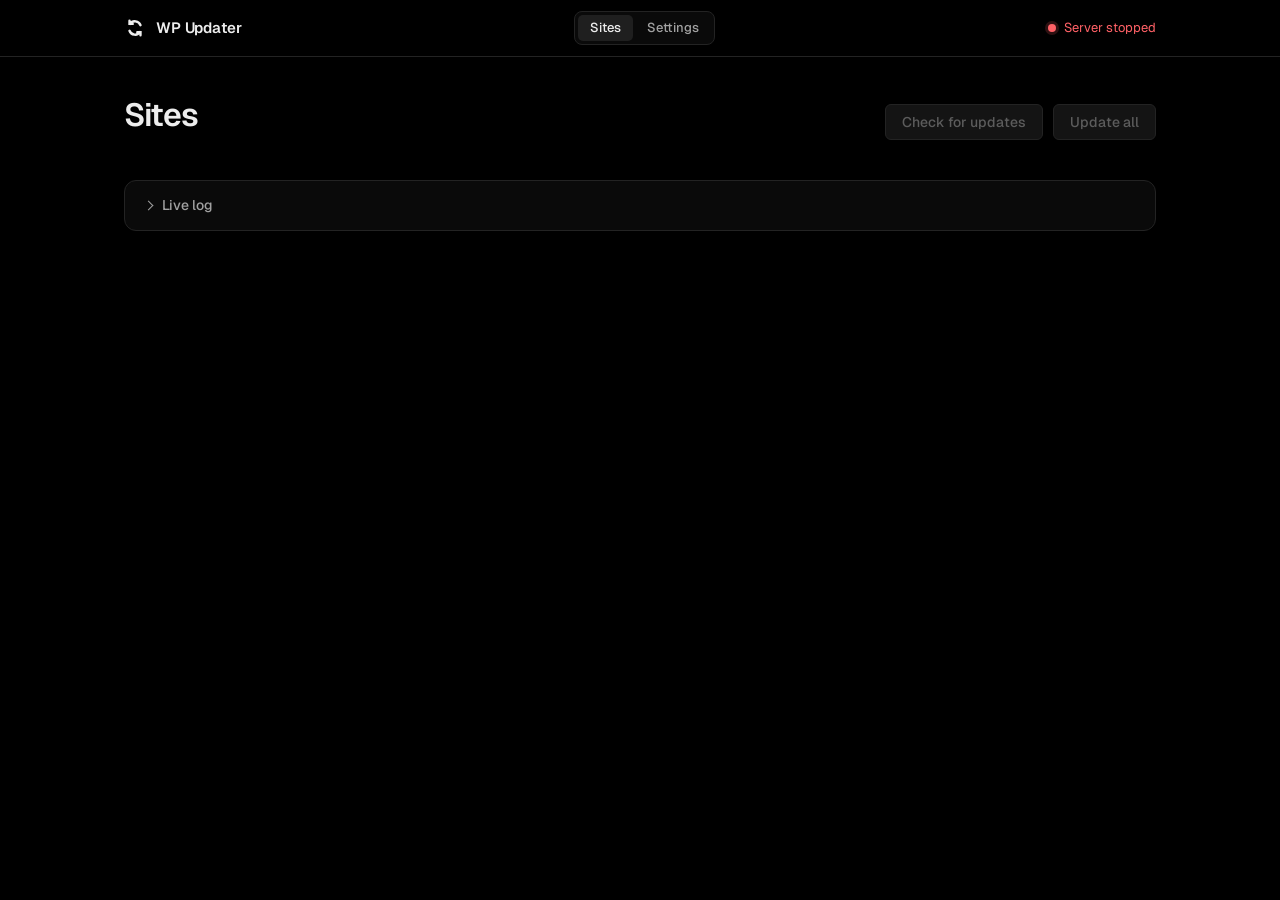
==== demo/index.html @ 533079c7 "feat: copy the tool's page into demo/ from a release tag" ====
<!doctype html>
<html lang="en">
<head>
<meta charset="utf-8">
<meta name="robots" content="noindex">
<meta name="viewport" content="width=device-width, initial-scale=1">
<meta name="color-scheme" content="dark">
<title>WP Updater</title>
<link rel="icon" href="data:image/svg+xml,%3Csvg xmlns='http://www.w3.org/2000/svg' viewBox='0 0 32 32'%3E%3Crect width='32' height='32' rx='8' fill='%23000'/%3E%3Cpath d='M23 12a8 8 0 0 0-14-2M9 20a8 8 0 0 0 14 2M9 6v4h4M23 26v-4h-4' fill='none' stroke='%23fff' stroke-width='2.6' stroke-linecap='round' stroke-linejoin='round'/%3E%3C/svg%3E">
<link rel="preconnect" href="https://fonts.googleapis.com">
<link rel="preconnect" href="https://fonts.gstatic.com" crossorigin>
<link rel="stylesheet" href="https://fonts.googleapis.com/css2?family=Geist:wght@400;500;600&family=Geist+Mono:wght@400;500&display=swap">
<link rel="stylesheet" href="styles.css">
</head>
<body>
<nav class="nav">
  <div class="nav-inner">
    <span class="brand">
      <svg viewBox="0 0 24 24" aria-hidden="true"><path d="M18 9a6.5 6.5 0 0 0-11.5-1.5M6 15a6.5 6.5 0 0 0 11.5 1.5M6 4v3.5h3.5M18 20v-3.5h-3.5"/></svg>
      WP Updater
    </span>
    <div class="switch">
      <a id="to-sites" href="#">Sites</a>
      <a id="to-settings" href="#settings">Settings</a>
    </div>
    <span id="srv" class="indicator"><i class="dot"></i><span>Connecting…</span></span>
  </div>
</nav>

<main id="view-sites" class="page">
  <header class="header">
    <div>
      <h1>Sites</h1>
      <p class="sub"><span id="count"></span><span id="checked"></span></p>
    </div>
    <div class="actions">
      <button id="check" class="button secondary" type="button" disabled>Check for updates</button>
      <button id="all" class="button primary" type="button" disabled>Update all</button>
    </div>
  </header>

  <p id="notice" class="notice" hidden>The last update stopped before finishing. Check the log.</p>

  <section id="progress" class="progress" hidden aria-live="polite">
    <div class="progress-text">
      <p><strong id="progress-title"></strong> <span id="progress-detail" class="muted"></span></p>
      <span id="progress-left" class="mono muted"></span>
    </div>
    <div class="bar"><i id="progress-bar"></i></div>
  </section>

  <section id="backups" class="backups" hidden>
    <p><span class="info" aria-hidden="true">i</span><span id="backups-text"></span></p>
    <button id="backup-open" class="button secondary small" type="button" aria-expanded="false" aria-controls="backup-panel">Back up sites…</button>
  </section>

  <section id="backup-panel" class="card" hidden aria-labelledby="backup-title">
    <div class="card-head">
      <h2 id="backup-title">Back up sites</h2>
      <label class="check"><input id="backup-all" type="checkbox"> Select all</label>
    </div>
    <div id="backup-list" class="items"></div>
    <p id="backup-total" class="help" aria-live="polite"></p>
    <p id="backup-error" class="error-text" aria-live="polite"></p>
    <div class="card-row">
      <span class="form-buttons">
        <button id="backup-cancel" class="button secondary small" type="button">Cancel</button>
        <button id="backup-start" class="button primary small" type="button" disabled>Back up 0 sites</button>
      </span>
    </div>
  </section>

  <div id="sites" class="groups"></div>
  <p id="excluded" class="excluded" hidden><span></span> · <a href="#settings">Manage in Settings</a></p>

  <details id="log" class="log">
    <summary>Live log</summary>
    <pre id="log-text"></pre>
  </details>
</main>

<main id="view-settings" class="page" hidden>
  <header class="header">
    <div>
      <h1>Settings</h1>
      <p class="sub">Saved as soon as you change something.</p>
    </div>
  </header>

  <p id="locked" class="notice" hidden>Settings are locked while an update is running.</p>

  <fieldset id="settings-fields" class="cards">
    <section class="card">
      <h2>SSH key</h2>
      <textarea id="key" class="key" rows="3" readonly aria-label="Public SSH key"></textarea>
      <div class="card-row">
        <button id="copy" class="button secondary small" type="button">Copy</button>
        <p class="help">Add it to the authorized keys of each server's SSH account. The <a href="https://github.com/nicob201/wp-updater-free#readme" target="_blank" rel="noopener">README</a> shows how.</p>
      </div>
    </section>

    <section class="card">
      <div class="card-head">
        <h2>Servers</h2>
        <button id="add-server" class="button secondary small" type="button">Add server</button>
      </div>
      <div id="server-list" class="items"></div>
      <p id="server-error" class="error-text" aria-live="polite"></p>
      <form id="server-form" class="server-form" novalidate hidden>
        <h3 id="form-title">Add server</h3>
        <div class="fields">
          <label class="wide">Hosting<select name="hosting">
            <option value="">Choose yours to fill in the port</option>
            <option value="hostinger">Hostinger</option>
            <option value="cpanel">cPanel</option>
            <option value="siteground">SiteGround</option>
            <option value="other">VPS / Other</option>
          </select></label>
          <p id="hosting-help" class="help wide" hidden></p>
          <label>Name<input name="name" maxlength="60" autocomplete="off"></label>
          <label>Host<input name="host" placeholder="example.com or 203.0.113.10" autocomplete="off" autocapitalize="off" spellcheck="false"></label>
          <label>Port<input name="port" type="number" min="1" max="65535" value="22"></label>
          <label>User<input name="user" autocomplete="off" autocapitalize="off" spellcheck="false"></label>
          <label class="wide">Sites path<input name="path" placeholder="Home folder" autocomplete="off" autocapitalize="off" spellcheck="false"></label>
        </div>
        <p id="form-error" class="error-text" aria-live="polite"></p>
        <div class="card-row">
          <button id="test" class="button secondary small" type="button">Test connection</button>
          <span id="test-result" class="test-result" aria-live="polite"></span>
          <span class="form-buttons">
            <button id="cancel" class="button secondary small" type="button">Cancel</button>
            <button class="button primary small" type="submit">Save</button>
          </span>
        </div>
      </form>
    </section>

    <section class="card">
      <h2>Excluded plugins &amp; themes</h2>
      <p class="help">Never updated on any site. They still show in each site's table, marked as excluded.</p>
      <div id="chips" class="chips"></div>
      <form id="exclude-form" class="card-row" novalidate>
        <input id="exclude-input" placeholder="Plugin or theme slug, e.g. elementor-pro" aria-label="Plugin or theme slug" autocomplete="off" autocapitalize="off" spellcheck="false">
        <button class="button secondary small" type="submit">Add</button>
      </form>
      <p id="exclude-error" class="error-text" aria-live="polite"></p>
    </section>

    <section class="card">
      <h2>Excluded sites</h2>
      <p class="help">Excluded sites are never checked nor updated.</p>
      <div id="excluded-sites" class="items"></div>
      <p id="sites-error" class="error-text" aria-live="polite"></p>
    </section>
  </fieldset>
</main>

<script src="bridge.js"></script>
<script src="app.js"></script>
</body>
</html>
---- demo/styles.css ----
:root {
  color-scheme: dark;
  --bg: #000;
  --surface: #0a0a0a;
  --open: #0e0e0e;
  --hover: #121212;
  --border: #232323;
  --border-strong: #333;
  --text: #ededed;
  --muted: #a1a1a1;
  --dim: #666;
  --blue: #52a8ff;
  --green: #62c073;
  --amber: #f5a524;
  --red: #ff6166;
  --sans: Geist, system-ui, -apple-system, sans-serif;
  --mono: "Geist Mono", ui-monospace, Menlo, monospace;
}

* { box-sizing: border-box; }

body {
  margin: 0;
  background: var(--bg);
  color: var(--text);
  font: 14px/1.5 var(--sans);
  -webkit-font-smoothing: antialiased;
}

button, input, select, textarea { font: inherit; color: inherit; }
[hidden] { display: none !important; }   /* .page, forms etc. set display, which would beat the attribute */
:focus-visible { outline: none; box-shadow: 0 0 0 2px var(--bg), 0 0 0 4px var(--blue); }
.mono { font-family: var(--mono); }
.muted { color: var(--muted); }

/* ---- Top bar ---- */

.nav {
  position: sticky;
  top: 0;
  z-index: 2;
  border-bottom: 1px solid var(--border);
  background: rgba(0, 0, 0, .75);
  backdrop-filter: saturate(180%) blur(12px);
}
.nav-inner { display: flex; align-items: center; justify-content: space-between; gap: 16px; max-width: 1080px; height: 56px; margin: 0 auto; padding: 0 24px; }

.brand { display: inline-flex; align-items: center; gap: 10px; font-weight: 600; font-size: 15px; letter-spacing: -0.01em; }
.brand svg { width: 22px; height: 22px; fill: none; stroke: var(--text); stroke-width: 2.6; stroke-linecap: round; }

.switch { display: flex; gap: 2px; padding: 3px; border: 1px solid var(--border); border-radius: 8px; background: var(--surface); }
.switch a { padding: 3px 12px; border-radius: 5px; color: var(--muted); font-size: 13px; font-weight: 500; text-decoration: none; }
.switch a:hover { color: var(--text); }
.switch a[aria-current] { background: #1f1f1f; color: var(--text); }
.indicator { display: inline-flex; align-items: center; gap: 8px; color: var(--muted); font-size: 13px; white-space: nowrap; }

.dot { flex: none; width: 8px; height: 8px; border-radius: 50%; background: var(--dim); }
.indicator.ok .dot { background: var(--green); box-shadow: 0 0 0 3px rgba(98, 192, 115, .18); }
.indicator.bad { color: var(--red); }
.indicator.bad .dot { background: var(--red); box-shadow: 0 0 0 3px rgba(255, 97, 102, .18); }

/* ---- Header ---- */

.page { max-width: 1080px; margin: 0 auto; padding: 40px 24px 72px; display: grid; gap: 16px; }

.header { display: flex; align-items: flex-end; justify-content: space-between; gap: 16px 24px; flex-wrap: wrap; margin-bottom: 8px; }
h1 { margin: 0; font-size: 32px; font-weight: 600; line-height: 1.1; letter-spacing: -0.04em; }
.sub { display: flex; gap: 16px; margin: 8px 0 0; color: var(--muted); }
.sub span:empty { display: none; }

.actions { display: flex; gap: 10px; }

.button {
  height: 36px;
  padding: 0 16px;
  border-radius: 6px;
  font-weight: 500;
  white-space: nowrap;
  cursor: pointer;
  transition: background-color .15s, border-color .15s, color .15s;
}
.primary { border: 1px solid var(--text); background: var(--text); color: #0a0a0a; }
.primary:hover:not(:disabled) { background: #fff; border-color: #fff; }
.secondary { border: 1px solid var(--border-strong); background: var(--surface); color: var(--text); }
.secondary:hover:not(:disabled) { background: #1a1a1a; border-color: #444; }
.button:disabled { cursor: not-allowed; border-color: var(--border); background: #141414; color: #5c5c5c; }
.small { height: 30px; padding: 0 12px; font-size: 13px; }
a.button { display: inline-flex; align-items: center; text-decoration: none; }

.notice { margin: 0; padding: 12px 16px; border: 1px solid rgba(255, 97, 102, .35); border-radius: 8px; background: rgba(255, 97, 102, .08); color: var(--red); }

/* ---- Progress ---- */

.progress { padding: 18px 20px; border: 1px solid var(--border); border-radius: 12px; background: var(--surface); }
.progress-text { display: flex; justify-content: space-between; align-items: baseline; gap: 16px; flex-wrap: wrap; margin-bottom: 14px; }
.progress-text p { margin: 0; }
.progress-text strong { font-size: 15px; font-weight: 500; margin-right: 6px; }
.progress-left { font-size: 13px; }

.bar { position: relative; height: 4px; border-radius: 2px; background: #1f1f1f; overflow: hidden; }
.bar i { position: relative; display: block; height: 100%; width: 0; border-radius: 2px; background: var(--text); overflow: hidden; transition: width .5s ease, background-color .4s; }
/* While running, a shine sweeps the bar: the only thing on the page that moves by itself */
.progress:not(.finished) .bar i::after {
  content: "";
  position: absolute;
  inset: 0;
  background: linear-gradient(90deg, transparent, rgba(255, 255, 255, .7), transparent);
  transform: translateX(-100%);
  animation: shine 1.6s ease-in-out infinite;
}
@keyframes shine { to { transform: translateX(100%); } }
.progress.finished .bar i { background: var(--green); }
.progress.failed .bar i { background: var(--red); }

/* ---- Full backups: a gray line, never a warning ---- */

.backups { display: flex; align-items: center; justify-content: space-between; flex-wrap: wrap; gap: 8px 16px; padding: 8px 12px 8px 16px; border: 1px solid var(--border); border-radius: 8px; color: var(--muted); font-size: 13px; }
.backups p { display: flex; align-items: center; gap: 10px; margin: 0; }
.info { flex: none; display: grid; place-items: center; width: 18px; height: 18px; border: 1px solid var(--border-strong); border-radius: 50%; font: 500 11px/1 var(--mono); }
.backup-size { width: 110px; color: var(--muted); font: 12px var(--mono); }
.backup-last { width: 90px; color: var(--muted); font-size: 13px; text-align: right; }
.item.off { cursor: default; }
.item.off .domain, .item.off .backup-last { color: var(--dim); }
.no-check { flex: none; width: 16px; }   /* where the checkbox would be: addresses stay aligned */

/* ---- Site list: one card per server ---- */

.groups { display: grid; gap: 16px; }
.list { border: 1px solid var(--border); border-radius: 12px; background: var(--surface); overflow: hidden; }
.empty { margin: 0; padding: 32px 20px; color: var(--muted); text-align: center; }

.group-head { display: flex; align-items: center; justify-content: space-between; flex-wrap: wrap; gap: 4px 16px; padding: 12px 20px; border-bottom: 1px solid var(--border); background: #070707; }
.group-name { display: flex; align-items: baseline; flex-wrap: wrap; gap: 2px 10px; min-width: 0; }
.group-name strong { font-weight: 600; }
.group-name .mono, .item-main .mono { font-size: 12px; overflow-wrap: anywhere; }
.group-error { flex-basis: 100%; margin: 0; color: var(--red); font-size: 13px; }

.excluded { margin: -4px 0 0; color: var(--muted); font-size: 13px; }
.excluded a, .help a { color: var(--text); text-underline-offset: 3px; }

.onboarding { display: grid; justify-items: start; gap: 20px; padding: 28px; }
.onboarding h2 { margin: 0; font-size: 18px; font-weight: 600; letter-spacing: -0.02em; }
.steps { display: grid; gap: 16px; margin: 0; padding: 0; list-style: none; counter-reset: step; }
.steps li { display: grid; grid-template-columns: 28px minmax(0, 1fr); gap: 2px 12px; counter-increment: step; }
.steps li::before { content: counter(step); grid-row: span 2; display: grid; place-items: center; width: 28px; height: 28px; border: 1px solid var(--border-strong); border-radius: 50%; color: var(--muted); font: 500 13px var(--mono); }
.steps strong { font-weight: 500; }
.steps span { color: var(--muted); font-size: 13px; }

.site + .site { border-top: 1px solid var(--border); }
.site.open { background: var(--open); }

.row { display: flex; align-items: center; gap: 12px; padding-right: 16px; }
.action { flex: none; width: 96px; display: flex; justify-content: flex-end; }   /* same width with or without a button: statuses stay aligned */

.toggle {
  flex: 1;
  min-width: 0;
  display: grid;
  grid-template-columns: minmax(0, 1fr) 150px 16px;
  align-items: center;
  gap: 16px;
  padding: 12px 4px 12px 20px;
  border: 0;
  background: none;
  color: inherit;
  text-align: left;
  cursor: pointer;
}
.row:hover { background: var(--hover); }
.site.open .row:hover { background: transparent; }

.name { display: grid; gap: 2px; min-width: 0; }
/* the badge drops below the address when both don't fit: the address keeps the room */
.title { display: flex; flex-wrap: wrap; align-items: center; gap: 2px 8px; min-width: 0; }
.domain { min-width: 0; max-width: 100%; font-weight: 500; overflow: hidden; text-overflow: ellipsis; white-space: nowrap; }
.badge { flex: none; padding: 0 6px; border: 1px solid var(--border-strong); border-radius: 4px; color: var(--muted); font: 11px/18px var(--mono); }
.summary { display: flex; align-items: center; gap: 10px; min-width: 0; color: var(--muted); font: 12px/1.6 var(--mono); overflow: hidden; white-space: nowrap; text-overflow: ellipsis; }
.summary.error { color: var(--red); white-space: normal; }
.mini { flex: none; width: 96px; }

.site-status { display: inline-flex; align-items: center; gap: 8px; font-size: 13px; white-space: nowrap; }
.st-ok .dot { background: var(--green); }
.st-blue .dot { background: var(--blue); }
.st-run .dot { background: var(--amber); }
.st-err { color: var(--red); }
.st-err .dot { background: var(--red); }
.st-gray { color: var(--muted); }
.st-run .dot, .st-checking .dot { animation: pulse 1.2s ease-in-out infinite; }
@keyframes pulse { 50% { opacity: .35; } }

.chevron { width: 16px; height: 16px; fill: var(--dim); transition: transform .15s; }
.open .chevron { transform: rotate(180deg); }

.details { display: grid; grid-template-columns: minmax(0, 1fr); gap: 20px; padding: 4px 20px 22px; }
.details h3 { margin: 0 0 8px; font-size: 13px; font-weight: 500; color: var(--muted); }
.note { margin: 8px 0 0; color: var(--dim); font-size: 12px; }

.table { border: 1px solid var(--border); border-radius: 8px; overflow-x: auto; }   /* narrow screens scroll the table, not the page */
table { width: 100%; border-collapse: collapse; font-size: 13px; }
th { padding: 8px 12px; background: #111; border-bottom: 1px solid var(--border); color: var(--muted); font-size: 12px; font-weight: 400; text-align: left; }
td { padding: 9px 12px; border-top: 1px solid #1a1a1a; }
tr:first-child td { border-top: 0; }
td.version { font-family: var(--mono); font-size: 12px; color: var(--muted); }
td.next { color: var(--text); font-weight: 500; }
tr.skipped td { color: var(--dim); }

/* ---- Settings ---- */

.cards { display: grid; gap: 16px; min-width: 0; margin: 0; padding: 0; border: 0; }
.card { display: grid; gap: 12px; min-width: 0; padding: 20px; border: 1px solid var(--border); border-radius: 12px; background: var(--surface); }
.card h2 { margin: 0; font-size: 16px; font-weight: 600; letter-spacing: -0.01em; }
.card h3 { margin: 0; color: var(--muted); font-size: 13px; font-weight: 500; }
.card-head { display: flex; align-items: center; justify-content: space-between; gap: 12px; }
.card-row { display: flex; align-items: center; flex-wrap: wrap; gap: 10px 12px; }
.form-buttons { display: flex; gap: 10px; margin-left: auto; }
.help { margin: 0; color: var(--muted); font-size: 13px; }
.error-text { margin: 0; color: var(--red); font-size: 13px; }
.error-text:empty { display: none; }

.key, .fields input, .fields select, #exclude-input { width: 100%; border: 1px solid var(--border-strong); border-radius: 6px; background: var(--bg); }
.fields input, .fields select, #exclude-input { height: 36px; padding: 0 12px; }
.key { display: block; padding: 10px 12px; resize: none; color: var(--muted); font: 12px/1.6 var(--mono); word-break: break-all; }
input::placeholder { color: var(--dim); }
:disabled { color: var(--dim); }
#exclude-input { flex: 1 1 220px; width: auto; min-width: 0; }

.items { display: grid; }
.item { display: flex; align-items: center; flex-wrap: wrap; gap: 8px 16px; padding: 12px 0; border-top: 1px solid var(--border); }
.item-main { flex: 1 1 220px; display: grid; gap: 2px; min-width: 0; }
.item-actions { display: flex; gap: 8px; }
.site-group { display: grid; }
.site-group + .site-group { margin-top: 12px; }
.site-group h3 { padding-bottom: 8px; }
.site-group .help { padding: 12px 0; border-top: 1px solid var(--border); }

.server-form { display: grid; gap: 14px; padding: 16px; border: 1px solid var(--border); border-radius: 8px; background: var(--bg); }
.fields { display: grid; grid-template-columns: repeat(2, minmax(0, 1fr)); gap: 12px; }
.fields label { display: grid; gap: 6px; color: var(--muted); font-size: 13px; }
.fields .wide { grid-column: 1 / -1; }
.test-result { color: var(--muted); font-size: 13px; }
.test-result.ok { color: var(--green); }
.test-result.bad { color: var(--red); }

.check { display: inline-flex; align-items: center; gap: 8px; cursor: pointer; }
label.item { cursor: pointer; }
:disabled .check, :disabled label.item { cursor: not-allowed; color: var(--dim); }
input[type=checkbox] { width: 16px; height: 16px; margin: 0; accent-color: var(--text); }

.chips { display: flex; flex-wrap: wrap; gap: 8px; }
.chip { display: inline-flex; align-items: center; gap: 4px; height: 28px; padding: 0 4px 0 10px; border: 1px solid var(--border-strong); border-radius: 14px; background: #111; font: 12px var(--mono); }
.chip button { display: grid; place-items: center; width: 20px; height: 20px; padding: 0; border: 0; border-radius: 50%; background: none; color: var(--muted); font-size: 15px; line-height: 1; cursor: pointer; }
.chip button:hover:not(:disabled) { background: #222; color: var(--text); }

/* ---- Log ---- */

.log { border: 1px solid var(--border); border-radius: 12px; background: var(--surface); overflow: hidden; }
.log summary { display: flex; align-items: center; gap: 10px; padding: 14px 20px; color: var(--muted); font-weight: 500; cursor: pointer; list-style: none; }
.log summary::-webkit-details-marker { display: none; }
.log summary::before { content: ""; width: 6px; height: 6px; border-right: 1.5px solid currentColor; border-bottom: 1.5px solid currentColor; transform: rotate(-45deg); transition: transform .15s; }
.log[open] summary::before { transform: rotate(45deg); }
.log pre {
  margin: 0;
  max-height: 360px;
  overflow: auto;
  padding: 16px 20px;
  border-top: 1px solid var(--border);
  background: var(--bg);
  color: var(--muted);
  font: 12px/1.7 var(--mono);
  white-space: pre-wrap;
  word-break: break-all;
}

::-webkit-scrollbar { width: 10px; height: 10px; }
::-webkit-scrollbar-thumb { background: #2a2a2a; border-radius: 5px; border: 2px solid var(--bg); }

@media (max-width: 720px) {
  .nav-inner, .page { padding-left: 16px; padding-right: 16px; }
  .actions { width: 100%; }
  .actions .button { flex: 1; }
  .toggle { grid-template-columns: minmax(0, 1fr) auto 16px; }
  .action { width: auto; }   /* no fixed column: the address gets the room */
}

/* The nav keeps only the local-server dot; its text stays for screen readers */
@media (max-width: 560px) {
  .nav .indicator > span { position: absolute; width: 1px; height: 1px; overflow: hidden; clip-path: inset(50%); white-space: nowrap; }
  .fields { grid-template-columns: minmax(0, 1fr); }
  /* Backup panel: size and last copy go under the address */
  #backup-list .item { display: grid; grid-template-columns: 16px minmax(0, 1fr) auto; gap: 4px 16px; }
  #backup-list .item-main { grid-column: 2 / -1; }
  #backup-list .backup-size { grid-column: 2; width: auto; }
  #backup-list .backup-last { width: auto; }
}

@media (prefers-reduced-motion: reduce) {
  *, *::after { animation: none !important; transition: none !important; }
}
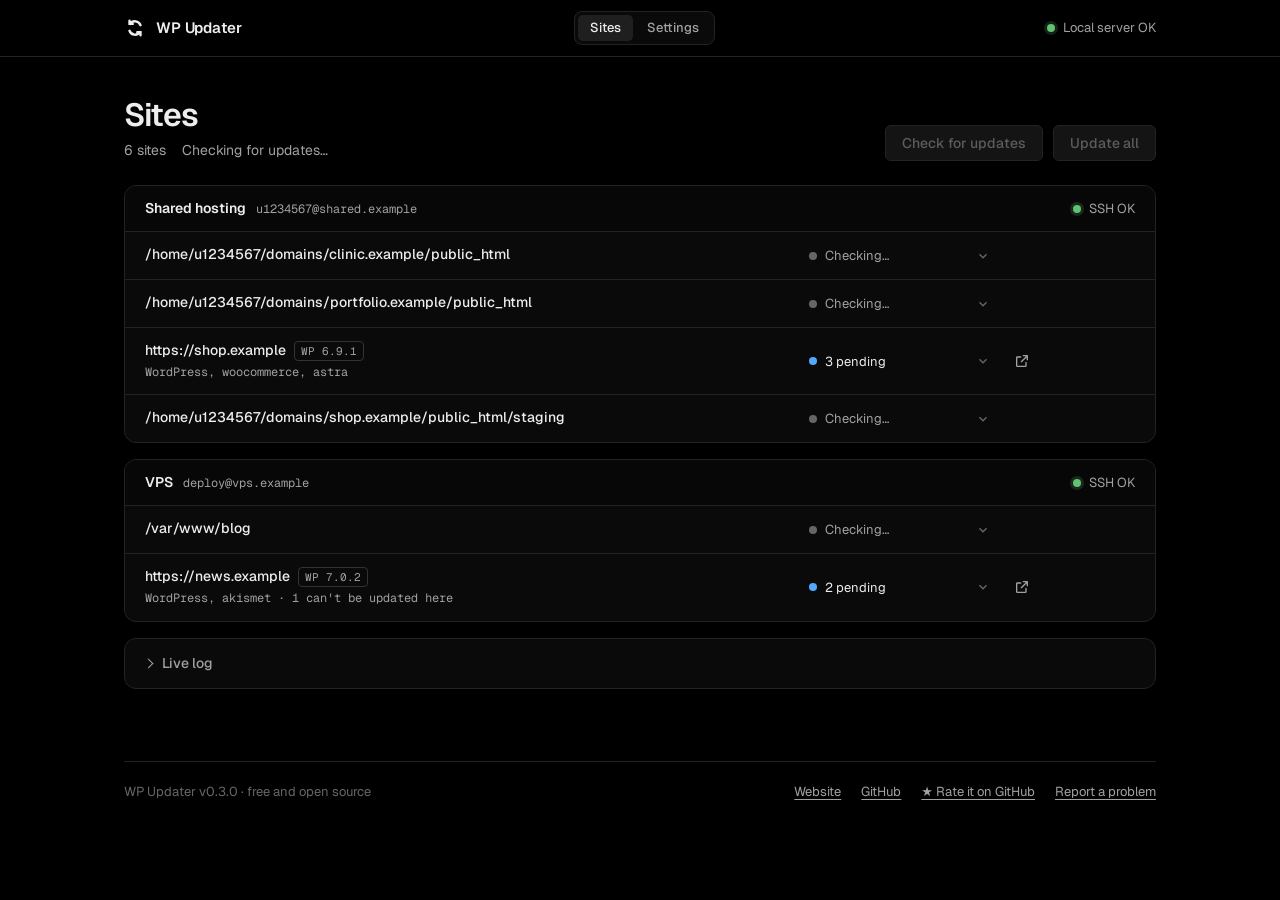
==== commit 68fe16ae: "chore: move the demo to WP Updater v0.3.0 v0.3.0 adds a link next to each site's address and a foote" ====
--- a/demo/index.html
+++ b/demo/index.html
@@ -155,6 +155,16 @@
   </fieldset>
 </main>
 
+<footer class="footer">
+  <span>WP Updater<span id="version"></span> · free and open source</span>
+  <nav aria-label="Project links">
+    <a href="https://wp-updater-free-site.vercel.app/" target="_blank" rel="noopener">Website</a>
+    <a href="https://github.com/nicob201" target="_blank" rel="noopener">GitHub</a>
+    <a href="https://github.com/nicob201/wp-updater-free" target="_blank" rel="noopener">★ Rate it on GitHub</a>
+    <a href="https://github.com/nicob201/wp-updater-free/issues" target="_blank" rel="noopener">Report a problem</a>
+  </nav>
+</footer>
+
 <script src="bridge.js"></script>
 <script src="app.js"></script>
 </body>
--- a/demo/styles.css
+++ b/demo/styles.css
@@ -150,7 +150,11 @@
 .site.open { background: var(--open); }
 
 .row { display: flex; align-items: center; gap: 12px; padding-right: 16px; }
-.action { flex: none; width: 96px; display: flex; justify-content: flex-end; }   /* same width with or without a button: statuses stay aligned */
+.action { flex: none; width: 132px; display: flex; align-items: center; justify-content: flex-end; gap: 8px; }   /* same width with or without a button: statuses stay aligned */
+
+.visit { margin-right: auto; display: grid; place-items: center; width: 30px; height: 30px; border-radius: 6px; color: var(--muted); }
+.visit:hover { background: #1a1a1a; color: var(--text); }
+.visit svg { width: 16px; height: 16px; fill: none; stroke: currentColor; stroke-width: 2; stroke-linecap: round; stroke-linejoin: round; }
 
 .toggle {
   flex: 1;
@@ -175,7 +179,7 @@
 .domain { min-width: 0; max-width: 100%; font-weight: 500; overflow: hidden; text-overflow: ellipsis; white-space: nowrap; }
 .badge { flex: none; padding: 0 6px; border: 1px solid var(--border-strong); border-radius: 4px; color: var(--muted); font: 11px/18px var(--mono); }
 .summary { display: flex; align-items: center; gap: 10px; min-width: 0; color: var(--muted); font: 12px/1.6 var(--mono); overflow: hidden; white-space: nowrap; text-overflow: ellipsis; }
-.summary.error { color: var(--red); white-space: normal; }
+.summary.error { color: var(--red); white-space: normal; overflow-wrap: anywhere; }   /* a long address breaks instead of being cut off on a phone */
 .mini { flex: none; width: 96px; }
 
 .site-status { display: inline-flex; align-items: center; gap: 8px; font-size: 13px; white-space: nowrap; }
@@ -271,11 +275,17 @@
   word-break: break-all;
 }
 
+.footer { display: flex; flex-wrap: wrap; justify-content: space-between; gap: 8px 24px; width: min(1032px, calc(100% - 48px)); margin: 0 auto; padding: 20px 0 32px; border-top: 1px solid var(--border); color: var(--dim); font-size: 13px; }
+.footer nav { display: flex; flex-wrap: wrap; gap: 4px 20px; }
+.footer a { color: var(--muted); text-underline-offset: 3px; }
+.footer a:hover { color: var(--text); }
+
 ::-webkit-scrollbar { width: 10px; height: 10px; }
 ::-webkit-scrollbar-thumb { background: #2a2a2a; border-radius: 5px; border: 2px solid var(--bg); }
 
 @media (max-width: 720px) {
   .nav-inner, .page { padding-left: 16px; padding-right: 16px; }
+  .footer { width: calc(100% - 32px); }
   .actions { width: 100%; }
   .actions .button { flex: 1; }
   .toggle { grid-template-columns: minmax(0, 1fr) auto 16px; }
